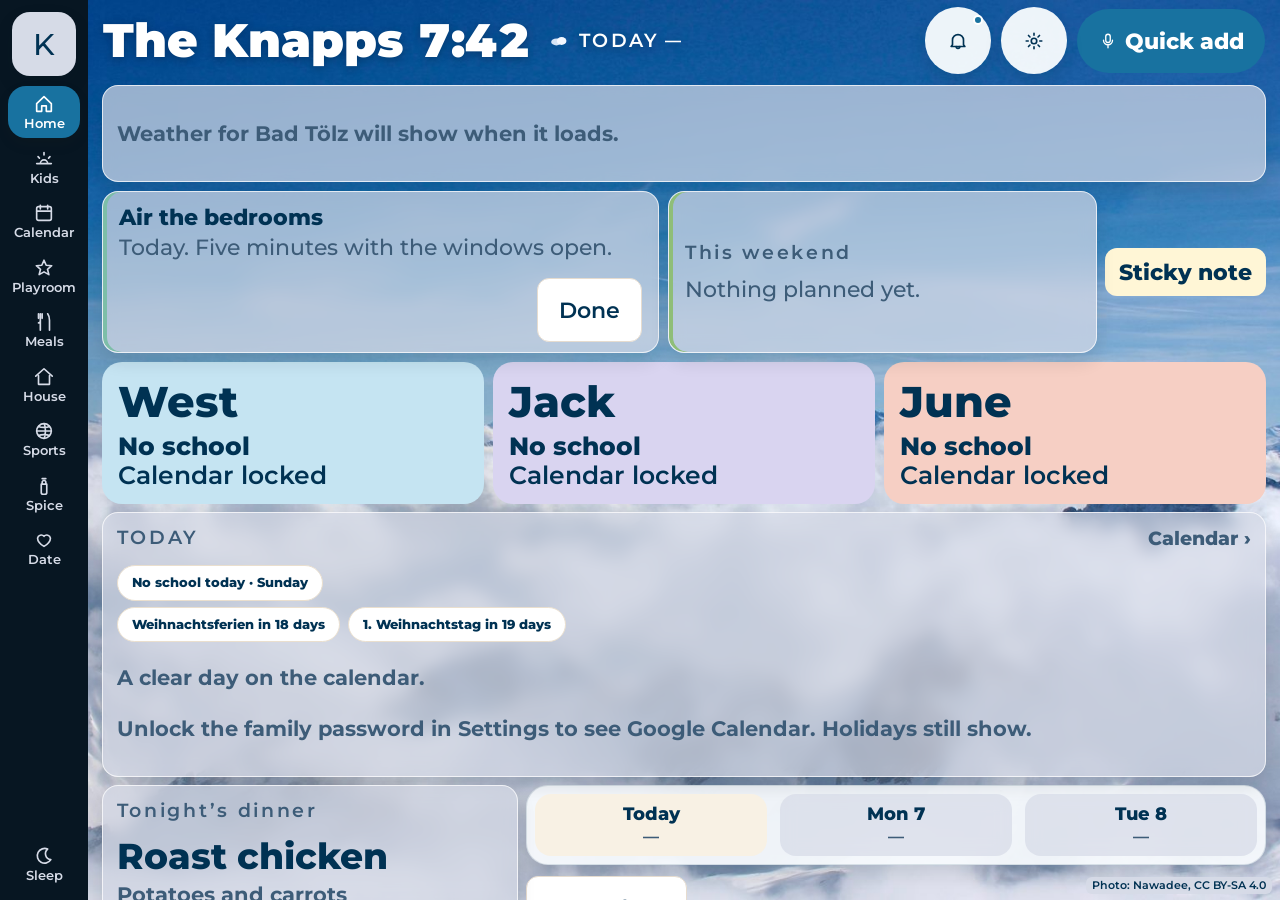
==== index.html @ 0d846a8b "Keep June in Kinderhaus on Buß- und Bettag. The school holiday still takes West and Jack off. Public" ====
<!DOCTYPE html>
<html lang="en">
<head>
<meta charset="utf-8">
<meta name="viewport" content="width=device-width, initial-scale=1, viewport-fit=cover">
<meta name="theme-color" content="#071622">
<meta name="apple-mobile-web-app-capable" content="yes">
<meta name="mobile-web-app-capable" content="yes">
<title>The Knapps</title>
<link rel="icon" href="assets/favicon.svg" type="image/svg+xml">
<link rel="preconnect" href="https://fonts.googleapis.com">
<link rel="preconnect" href="https://fonts.gstatic.com" crossorigin>
<link href="https://fonts.googleapis.com/css2?family=Montserrat:wght@500;600;800;900&display=swap" rel="stylesheet">
<link rel="stylesheet" href="css/app.css?v=15">
</head>
<body>
<div id="shell">
  <nav class="nav" id="nav" aria-label="Sections"></nav>
  <div id="main">
    <header class="topbar" id="topbar"></header>
    <div id="sample" class="sample hidden"></div>
    <div id="view"></div>
  </div>
</div>
<div id="sleep" class="hidden" data-act="wake"></div>
<div id="overlay" class="hidden"></div>
<div id="toast" role="status"></div>
<a class="photo-credit" href="https://commons.wikimedia.org/wiki/File:Sea_of_clouds_from_Zugspitze.jpg">Photo: Nawadee, CC BY-SA 4.0</a>
<noscript><p style="padding:16px">The Knapp family hub needs JavaScript for the clock, calendar, and checklists.</p></noscript>
<script src="js/app.js?v=16"></script>
</body>
</html>
---- css/app.css ----
:root {
  --bg: #d6e3ee;
  --bg-2: #f7fafc;
  --sidebar: #071622;
  --ink: #003253;
  --muted: #3d5c78;
  --line: rgba(0, 50, 83, 0.12);
  --card: rgba(247, 250, 253, 0.94);
  --shadow: 0 8px 18px rgba(7, 22, 34, 0.12);
  --coral: #1872A0;
  --serif: "Montserrat", "Segoe UI", sans-serif;
  --sans: "Montserrat", "Segoe UI", sans-serif;
  --west: #c5e4f2;
  --jack: #d9d4f0;
  --june: #f6cfc4;
  --dad: #d7e7f8;
  --mom: #f8d5e3;
  --school: #f6d3bf;
  --sport: #c5dff6;
  --community: #d5ece4;
  --holiday: #e7e2da;
  --house: #efe3d2;
  --local: #f8e7b0;
  --appt: #f6c9d8;
  --meal: #cfe3f7;
  --family: #e5efd4;
  --navw: 4.125rem;
}
* { box-sizing: border-box; }
html, body { height: 100%; margin: 0; }
body {
  background: #071622 url("../assets/alps.jpg") center center / cover no-repeat;
  color: var(--ink);
  font-family: var(--sans);
  font-size: 17px;
  font-weight: 500;
  line-height: 1.35;
  -webkit-font-smoothing: antialiased;
  -webkit-text-size-adjust: 100%;
}
button, input, select, textarea { font-family: inherit; color: inherit; }
button { touch-action: manipulation; cursor: pointer; border: 0; background: transparent; }
button:focus-visible, a:focus-visible, input:focus-visible, select:focus-visible, textarea:focus-visible {
  outline: 3px solid #1872A0;
  outline-offset: 2px;
}
img { max-width: 100%; }
.hidden { display: none !important; }
h1, h2, h3, .serif { font-family: var(--sans); font-weight: 800; letter-spacing: 0; }

#shell {
  height: 100%;
  display: grid;
  grid-template-columns: var(--navw) minmax(0, 1fr);
  min-height: 0;
}
.nav {
  background: var(--sidebar);
  display: flex;
  flex-direction: column;
  align-items: center;
  gap: 2px;
  padding: 12px 8px 10px;
  min-height: 0;
}
.logo {
  width: 58px;
  height: 58px;
  border-radius: 18px;
  background: #fff;
  box-shadow: var(--shadow);
  display: grid;
  place-items: center;
  font-family: var(--serif);
  font-size: 32px;
  margin-bottom: 8px;
}
.navbtn {
  width: 86px;
  border: 0;
  background: transparent;
  color: #6e645b;
  border-radius: 18px;
  padding: 7px 0 6px;
  display: flex;
  flex-direction: column;
  align-items: center;
  gap: 1px;
  font-size: 11px;
  font-weight: 800;
}
.navbtn svg { width: 22px; height: 22px; }
.navbtn.on { background: #fff; color: var(--ink); box-shadow: 0 6px 16px rgba(80, 50, 20, 0.06); }
.nav .grow { flex: 1; min-height: 8px; }
#main { display: flex; flex-direction: column; min-width: 0; min-height: 0; }
.topbar {
  display: flex;
  align-items: center;
  justify-content: space-between;
  gap: 16px;
  padding: 12px 22px 4px;
}
.brand { display: flex; align-items: center; gap: 14px; min-width: 0; flex-wrap: wrap; }
.brand h1 { margin: 0; font-size: 34px; color: #FFFFFF; text-shadow: 0 2px 8px rgba(0, 32, 64, .45); }
.clock { font-family: var(--serif); font-size: 32px; font-variant-numeric: tabular-nums; color: #FFFFFF; text-shadow: 0 2px 8px rgba(0, 32, 64, .45); }
.test-badge { background: #fff4d2; color: #6d5414; border-radius: 999px; padding: 4px 10px; font-size: 13px; font-weight: 800; }
.wxchip { display: inline-flex; align-items: center; gap: 6px; color: #5c534b; font-weight: 800; font-size: 15px; }
.wxchip b { font-size: 16px; }
.today-word { letter-spacing: 0.12em; font-size: 12px; color: #9a8e82; }
.top-actions { display: flex; align-items: center; gap: 10px; }
.iconbtn {
  width: 48px; height: 48px; border-radius: 50%; border: 0; background: #fff;
  box-shadow: var(--shadow); position: relative; display: grid; place-items: center;
}
.iconbtn svg { width: 22px; height: 22px; }
.dot {
  position: absolute; top: 8px; right: 8px; width: 10px; height: 10px; border-radius: 50%;
  background: var(--coral); border: 2px solid #fff;
}
.quick {
  border: 0; background: var(--coral); color: #fff; border-radius: 999px;
  padding: 12px 18px; font-size: 18px; font-weight: 800;
  display: inline-flex; align-items: center; gap: 8px;
  box-shadow: 0 8px 18px rgba(227, 107, 88, 0.28);
}
.quick svg { width: 18px; height: 18px; }
.sample {
  margin: 6px 22px 0; background: #fff4d2; color: #6d5414; border-radius: 12px;
  padding: 8px 12px; font-weight: 800; font-size: 14px;
}
#view { flex: 1; min-height: 0; overflow: auto; padding: 12px 20px 16px; }
.page { display: flex; flex-direction: column; gap: 12px; min-height: 100%; }

.card {
  background: var(--card);
  border-radius: 24px;
  box-shadow: var(--shadow);
  border: 1px solid var(--line);
  padding: 18px 20px;
  position: relative;
}
.kicker {
  font-size: 12px; letter-spacing: 0.14em; font-weight: 800; color: #9a8e82;
  display: flex; justify-content: space-between; align-items: center; margin-bottom: 8px;
}
.linkish { border: 0; background: none; color: #8d8276; font-weight: 800; font-size: 14px; padding: 0; }

.home { display: flex; flex-direction: column; gap: 12px; min-height: 100%; }
.home-top { display: grid; grid-template-columns: 1.35fr 1fr; gap: 12px; }
.home-mid { display: grid; grid-template-columns: 0.92fr 1.15fr 0.98fr; gap: 12px; flex: 1; min-height: 0; }
.banner { display: flex; align-items: center; gap: 16px; min-height: 92px; padding: 18px 22px; }
.banner.teal { box-shadow: inset 4px 0 0 #7dbea8, var(--shadow); }
.banner.green { box-shadow: inset 4px 0 0 #8fbe78, var(--shadow); }
.banner h3 { margin: 0 0 4px; font-size: 26px; }
.banner p { margin: 0; color: #6d645c; }
.banner .btn { margin-left: auto; }
.dayname { font-size: 44px; margin: 0; line-height: 1; }
.daymonth { font-size: 30px; margin: 2px 0 8px; }
.wxline { display: flex; align-items: center; gap: 8px; font-weight: 800; margin: 8px 0 2px; }
.wxline .wx-ic { width: 34px; height: 34px; margin: 0; flex: 0 0 34px; }
.holo {
  display: inline-flex; align-items: center; background: #fff; border: 1px solid #eadfce;
  border-radius: 999px; padding: 8px 14px; margin: 6px 8px 0 0; font-size: 13px; font-weight: 800;
}
.quote { margin: 14px 0 0; font-family: var(--serif); font-style: italic; font-size: 18px; color: #4e463f; line-height: 1.4; }
.sticky {
  margin-top: 16px; border: 0; background: #fff6d6; border-radius: 12px; padding: 8px 12px;
  font-weight: 800; display: inline-flex; align-items: center; gap: 6px;
}
.wxchip .wx-ic { width: 28px; height: 28px; margin: 0; }
.today-row {
  display: flex; align-items: center; gap: 14px; border-radius: 14px; padding: 12px 16px;
  margin: 8px 0; font-weight: 800; text-align: left; border: 0; width: 100%;
}
.today-row .t-time { min-width: 76px; }
.today-row.school { background: var(--school); }
.today-row.sport { background: var(--sport); }
.today-row.community { background: var(--community); }
.today-row.holiday { background: var(--holiday); }
.today-row.house { background: var(--house); }
.today-row.local { background: var(--local); }
.today-row.appt { background: var(--appt); }
.today-row.meal { background: var(--meal); }
.today-row.family { background: var(--family); }
.chips { display: flex; flex-wrap: wrap; gap: 6px; margin-top: 6px; }
.chip { background: #f3e2bc; color: #4a3b16; border-radius: 999px; padding: 8px 12px; font-size: 14px; font-weight: 800; }
.hwline { padding: 3px 0; font-weight: 700; }
.muted { color: var(--muted); font-weight: 700; }
.task-block { padding: 12px 2px; border-bottom: 1px solid var(--line); }
.task-block:last-child { border-bottom: 0; }
.task-head { display: flex; justify-content: space-between; gap: 8px; font-weight: 800; }
.task-next { color: #6d645c; font-size: 15px; margin-top: 2px; }
.dinner-card { margin-top: 14px; background: #fffaf3; border-radius: 16px; padding: 16px 18px; }
.dinner-card h3 { margin: 4px 0 0; font-size: 28px; }
.wxstrip {
  display: grid; grid-template-columns: repeat(7, 1fr); gap: 4px;
  background: var(--card); border-radius: 22px; padding: 8px; border: 1px solid var(--line); box-shadow: var(--shadow);
}
.wxday { text-align: center; border-radius: 16px; padding: 8px 4px; }
.wxday.today { background: #f8f1e4; }
.wxday .wd { font-weight: 800; font-size: 14px; }
.wxday .wt { font-weight: 800; margin-top: 2px; }
.wxday .wr { color: #8d8276; font-size: 13px; font-weight: 700; }
.wx-ic { width: 36px; height: 36px; display: block; margin: 0 auto; }

.count-card { display: flex; align-items: center; gap: 18px; padding: 18px 22px 26px; position: relative; overflow: hidden; }
.count-card .mid { flex: 1; min-width: 0; }
.count-title { font-weight: 800; font-size: 18px; }
.count-big { font-size: 72px; line-height: 0.92; font-weight: 800; font-variant-numeric: tabular-nums; letter-spacing: -1px; }
.count-sub { min-height: 22px; color: #6d645c; font-weight: 800; }
.count-card.urg-yellow { background: #fff6d4; }
.count-card.urg-orange { background: #ffe6cf; }
.count-card.urg-red { background: #ffd9d4; }
.count-card.urg-red .count-big { color: #b42318; animation: pulse 1.1s ease-in-out infinite; }
.count-card.urg-gone { background: #e7f6ec; }
.count-card.urg-off { background: #f3efe8; }
.bar { position: absolute; left: 0; right: 0; bottom: 0; height: 7px; background: rgba(0,0,0,.06); }
.bar i { display: block; height: 100%; width: 0; background: #e39b4a; }
.count-card.urg-red .bar i { background: #e15a4e; }
.count-card.urg-gone .bar i { background: #3dae6a; }
.sound {
  border: 0; background: rgba(255,255,255,.72); border-radius: 999px; padding: 10px 14px; font-weight: 800;
}
@keyframes pulse { 50% { opacity: .72; } }
.morn-kids { display: grid; grid-template-columns: repeat(3, 1fr); gap: 12px; }
.kid-card { border-top: 5px solid #9eb; }
.kid-card.west { border-top-color: #7eace4; }
.kid-card.jack { border-top-color: #7dca9a; }
.kid-card.june { border-top-color: #f0a0c4; }
.kid-head { display: flex; align-items: center; gap: 8px; }
.kid-head h3 { margin: 0; font-size: 28px; flex: 1; }
.badge { background: #f3eee6; border-radius: 999px; padding: 6px 12px; font-size: 13px; font-weight: 800; }
.badge.good { background: #d9f3e4; color: #146b3a; }
.elapsed { font-size: 40px; font-weight: 800; font-variant-numeric: tabular-nums; line-height: 1; }
.elapsed.good { color: #1c8a4c; }
.sw { display: flex; align-items: center; gap: 10px; margin: 8px 0; }
.meta { margin-left: auto; text-align: right; color: #7a7168; font-size: 13px; font-weight: 700; line-height: 1.35; }
.checkin, .btn {
  border: 0; border-radius: 12px; padding: 10px 14px; font-weight: 800; font-size: 16px;
}
.checkin, .btn.dark { background: #2c261f; color: #fff; }
.btn.light { background: #fff; border: 1px solid #e6dccf; }
.btn.coral { background: var(--coral); color: #fff; }
.btn.ghost { background: transparent; color: #7a7168; }
.btn.small { padding: 8px 14px; font-size: 14px; }
.chk {
  display: flex; align-items: center; gap: 10px; width: 100%; text-align: left;
  background: transparent; border: 0; border-radius: 12px; padding: 10px 8px; min-height: 48px; font-size: 17px; font-weight: 700;
}
.box {
  width: 28px; height: 28px; border-radius: 8px; border: 2px solid #c3b6a6; display: grid; place-items: center; flex: 0 0 auto;
}
.chk.done .box { background: #7dca9a; border-color: #7dca9a; }
.chk.done .lbl { text-decoration: line-through; color: #8d8276; }
.chk.meds .lbl { color: #9a6230; }
.chk:disabled, .checkin:disabled { opacity: 0.55; cursor: default; }
.tick { width: 7px; height: 12px; border: solid #143222; border-width: 0 3px 3px 0; transform: rotate(45deg); display: none; margin-top: -2px; }
.chk.done .tick, .chore.done .tick { display: block; }
.chore.done .box { background: #7dca9a; border-color: #7dca9a; }
.dayoff { background: #f6f1e8; border-radius: 14px; padding: 14px 16px; font-weight: 800; }

.people { display: flex; gap: 8px; flex-wrap: wrap; }
.person {
  display: flex; align-items: center; gap: 8px; border: 0; border-radius: 999px;
  padding: 8px 16px 8px 8px; text-align: left; background: #eee; }
}
.person.dad { background: var(--dad); }
.person.mom { background: var(--mom); }
.person.west { background: var(--west); }
.person.jack { background: var(--jack); }
.person.june { background: var(--june); }
.person.off { opacity: 0.45; }
.person small { display: block; font-weight: 700; color: #5c534b; font-size: 12px; }
.person b { font-size: 15px; }
.ava, .ava-lg {
  width: 36px; height: 36px; border-radius: 50%; display: grid; place-items: center;
  background: rgba(255,255,255,.75); font-weight: 800;
}
.cal-toolbar { display: flex; align-items: center; gap: 8px; flex-wrap: wrap; }
.seg { display: flex; background: #fff; border-radius: 999px; padding: 4px; box-shadow: var(--shadow); }
.seg button { border: 0; background: transparent; border-radius: 999px; padding: 8px 14px; font-weight: 800; }
.seg button.on { background: #2c261f; color: #fff; }
.navround {
  width: 40px; height: 40px; border-radius: 50%; border: 0; background: #fff; box-shadow: var(--shadow); font-size: 18px; font-weight: 800;
}
.cal-range { font-family: var(--serif); font-size: 26px; margin-left: 6px; }
.legend { margin-left: auto; display: flex; gap: 10px; flex-wrap: wrap; color: #6d645c; font-size: 13px; font-weight: 800; }
.legend i { display: inline-block; width: 10px; height: 10px; border-radius: 50%; margin-right: 4px; }
.lg-school { background: #e3a078; }
.lg-sport { background: #7eb0e0; }
.lg-community { background: #8fbfae; }
.lg-holiday { background: #b7aea4; }
.lg-house { background: #d7c3a4; }
.lg-local { background: #e2c56a; }
.cal-foot { color: #8d8276; font-size: 13px; font-weight: 700; }
.week-scroll { overflow: auto; }
.week-head, .allday-row, .week-body { display: grid; grid-template-columns: 56px repeat(7, minmax(0, 1fr)); min-width: 980px; }
.dh { text-align: center; padding: 6px 4px 8px; }
.dh-name { font-weight: 800; color: #6d645c; }
.dh-num { display: inline-grid; place-items: center; width: 36px; height: 36px; border-radius: 50%; font-weight: 800; font-size: 18px; }
.dh-num.today { background: #2c261f; color: #fff; }
.dh-wx { display: block; color: #8d8276; font-size: 13px; font-weight: 800; }
.day-col.offish { background: rgba(255,255,255,.35); }
.week-card { padding: 14px 16px 18px; overflow: hidden; }
.allday-col { min-height: 36px; padding: 4px; display: flex; flex-direction: column; gap: 4px; }
.mini {
  border: 0; border-radius: 10px; padding: 6px 10px; font-size: 13px; font-weight: 800; text-align: left;
  white-space: nowrap; overflow: hidden; text-overflow: ellipsis; line-height: 1.3;
}
.hours { position: relative; }
.hour { height: 48px; color: #b3a89c; font-size: 12px; font-weight: 800; transform: translateY(-8px); }
.day-col { position: relative; border-left: 1px solid #efe6da; }
.hline { height: 48px; border-top: 1px solid #f0e7dc; }
.ev-block {
  position: absolute; border: 0; border-radius: 10px; padding: 4px 10px; overflow: hidden;
  text-align: left; font-weight: 800; font-size: 13px; line-height: 1.2; z-index: 1;
  min-height: 38px; box-sizing: border-box;
  display: flex; flex-direction: column; justify-content: center;
}
.ev-block b, .ev-block span {
  display: block; white-space: nowrap; overflow: hidden; text-overflow: ellipsis;
}
.ev-block span { font-weight: 700; font-size: 12px; opacity: .8; margin-top: 1px; }
.ev-block.school, .mini.school, .mpill.school, .next-card.school { background: var(--school); }
.ev-block.sport, .mini.sport, .mpill.sport, .next-card.sport { background: var(--sport); }
.ev-block.community, .mini.community, .mpill.community, .next-card.community { background: var(--community); }
.ev-block.holiday, .mini.holiday, .mpill.holiday, .next-card.holiday { background: var(--holiday); }
.ev-block.house, .mini.house, .mpill.house, .next-card.house { background: var(--house); }
.ev-block.local, .mini.local, .mpill.local, .next-card.local { background: var(--local); }
.ev-block.appt, .mini.appt, .mpill.appt, .next-card.appt { background: var(--appt); }
.ev-block.meal, .mini.meal, .mpill.meal, .next-card.meal { background: var(--meal); }
.ev-block.family, .mini.family, .mpill.family, .next-card.family { background: var(--family); }
.ev-block, .mini, .mpill, .next-card { color: var(--ink); }
.day-list { display: flex; flex-direction: column; gap: 8px; }
.month-grid { display: grid; grid-template-columns: repeat(7, 1fr); gap: 6px; }
.mhead { text-align: center; font-size: 12px; font-weight: 800; color: #8d8276; letter-spacing: .08em; }
.mcell {
  min-height: 108px; background: #fff; border-radius: 14px; border: 1px solid var(--line); padding: 8px 10px;
  text-align: left;
}
.mcell.empty { background: transparent; border: 0; }
.mcell.today { box-shadow: inset 0 0 0 2px #2c261f; }
.mcell .n { font-weight: 800; }
.mpill { display: block; margin-top: 4px; border-radius: 8px; padding: 4px 8px; font-size: 12px; font-weight: 800; line-height: 1.3; white-space: nowrap; overflow: hidden; text-overflow: ellipsis; }

.play { display: grid; grid-template-columns: minmax(0, 1fr) 320px; gap: 12px; min-height: 0; flex: 1; }
.play-main { min-height: 420px; }
.play-top { display: flex; gap: 8px; flex-wrap: wrap; align-items: center; margin-bottom: 8px; }
.pills { display: flex; gap: 8px; flex-wrap: wrap; margin: 8px 0; }
.pill { border: 1px solid #eadfce; background: #fff; border-radius: 999px; padding: 9px 14px; font-weight: 800; }
.pill.on { background: #b7d7a4; border-color: #b7d7a4; }
.kid-cols { display: grid; grid-template-columns: repeat(3, 1fr); gap: 10px; }
.kid-cols.one { grid-template-columns: 1fr 1fr; }
.chore {
  display: flex; align-items: center; gap: 8px; width: 100%; text-align: left;
  border-radius: 14px; border: 1px solid #f0e4c8; background: #fffdf8; padding: 12px 16px; margin: 6px 0; font-weight: 800; min-height: 52px; }
}
.chore.done { background: #d9f0cf; border-color: #d9f0cf; }
.chore .star { color: #e2b13c; }
.plus { margin-left: auto; color: #8a7b32; font-size: 13px; white-space: nowrap; }
.side { display: flex; flex-direction: column; gap: 10px; }
.side-card { border-radius: 18px; padding: 16px 18px; }
.side-card h3 { margin: 0 0 4px; font-size: 14px; letter-spacing: .08em; font-family: var(--sans); font-weight: 800; }
.side-card.joke { background: #d9ecfb; }
.side-card.animal { background: #d9f0d4; }
.side-card.moon { background: #f8e7b8; }
.side-card.kind { background: #f8d5e6; }
.side-card.thanks { background: #ddd4f6; min-height: 150px; display: flex; flex-direction: column; }
.side-card p { margin: 4px 0; }
.joke-q { font-family: var(--serif); font-size: 20px; margin: 4px 0; }
.tap { border: 0; background: none; padding: 0; font-weight: 800; color: #3d5f86; }
.jar-row { display: flex; align-items: center; justify-content: space-between; gap: 8px; }
.note-actions { margin-top: auto; display: flex; gap: 8px; }
.note-actions .btn { flex: 1; background: #fff; }
.store-grid, .idea-grid, .recipe-list { display: grid; grid-template-columns: repeat(auto-fill, minmax(220px, 1fr)); gap: 10px; }
.reward, .idea, .recipe {
  text-align: left; border: 1px solid var(--line); background: #fff; border-radius: 18px; padding: 16px 18px;
}
.reward .emo, .idea .emo { font-size: 28px; }
.reward b, .idea b, .recipe b { display: block; font-family: var(--serif); font-size: 22px; font-weight: 560; margin: 4px 0; }
.sticker-board { min-height: 180px; background: #fffaf1; border-radius: 18px; border: 1px dashed #e4d5c0; position: relative; margin-bottom: 10px; }
.sticker {
  border: 0; background: #fff; border-radius: 14px; padding: 8px; font-size: 28px; box-shadow: var(--shadow);
}
.sticker.off { filter: grayscale(1); opacity: .45; }
.placed { position: absolute; font-size: 32px; border: 0; background: none; }
.weekstat { display: grid; grid-template-columns: repeat(3, 1fr); gap: 10px; }
.parent-box label { display: block; font-weight: 800; margin: 8px 0 4px; }
.pinpad { max-width: 360px; }
.pin-dots { font-size: 28px; letter-spacing: 8px; text-align: center; margin: 8px 0 12px; }
.pin-keys { display: grid; grid-template-columns: repeat(3, 1fr); gap: 8px; }
.pin-keys button { border: 0; background: #fff; border-radius: 14px; min-height: 56px; font-size: 22px; font-weight: 800; box-shadow: var(--shadow); }
.star-row { display: flex; align-items: center; gap: 8px; padding: 8px 0; font-weight: 800; }
.field { width: 100%; border: 1px solid #eadfce; border-radius: 12px; padding: 12px 14px; background: #fff; font-size: 16px; }
.row-actions { display: flex; gap: 8px; flex-wrap: wrap; align-items: center; }
.house-card .row-actions > div:first-child,
.sport-card .row-actions > div:first-child { flex: 1; min-width: 180px; }

.meals-head, .page-head { display: flex; align-items: center; gap: 12px; flex-wrap: wrap; }
.page-head h2 { margin: 0; font-size: 36px; flex: 1; }
.recent { display: flex; gap: 8px; flex-wrap: wrap; align-items: center; }
.recent button { border: 1px solid #eadfce; background: #fff; border-radius: 999px; padding: 8px 14px; font-weight: 800; }
.meal-grid { display: grid; grid-template-columns: repeat(4, 1fr); gap: 10px; }
.meal { min-height: 210px; display: flex; flex-direction: column; }
.meal.tonight { box-shadow: 0 0 0 2px #e2b13c, var(--shadow); background: #fff9ea; }
.meal h3 { margin: 0; font-size: 16px; font-family: var(--sans); letter-spacing: .04em; color: #8d8276; }
.meal .title { font-family: var(--serif); font-size: 26px; margin: 4px 0; display: block; text-align: left; padding: 0; }
.meal-pic { display: block; width: 100%; border: 0; background: none; padding: 0; margin: 0 0 8px; }
.meal-thumb { width: 100%; height: 140px; object-fit: cover; border-radius: 14px; display: block; }
.recipe-grid { display: grid; grid-template-columns: repeat(4, minmax(0, 1fr)); gap: 14px; }
.recipe-card { display: flex; flex-direction: column; padding: 0; overflow: hidden; text-align: left; width: 100%; }
.recipe-card img { width: 100%; height: 190px; object-fit: cover; display: block; }
.recipe-body { display: flex; flex-direction: column; gap: 4px; padding: 14px 16px 16px; }
.recipe-body b { font-family: var(--serif); font-size: 22px; font-weight: 560; }
.recipe-detail { display: grid; grid-template-columns: 0.9fr 1.1fr; gap: 14px; }
.recipe-hero img { width: 100%; max-height: 380px; object-fit: cover; border-radius: 16px; display: block; }
.recipe-title { font-family: var(--serif); font-size: 32px; margin: 12px 0 4px; }
.ing-line { padding: 7px 0; font-weight: 700; border-bottom: 1px solid var(--line); }
.variation-head { margin: 18px 0 4px; font-size: 13px; letter-spacing: .14em; color: #9a8e82; font-family: var(--sans); font-weight: 800; }
.variation h3 { margin: 10px 0 4px; font-size: 22px; }
.variation ul { margin: 4px 0 8px; padding-left: 18px; }
.variation li { margin: 4px 0; font-weight: 700; }
.serve-with { margin: 4px 0 0; }
.steps { margin: 0; padding-left: 22px; }
.steps li { margin: 10px 0; padding-right: 8px; }
.cook-card { padding: 28px 32px; }
.cook-step { font-family: var(--serif); font-size: clamp(32px, 4.2vw, 54px); line-height: 1.3; margin: 0 0 18px; }
.timer-mini { margin-top: 18px; }
.meal .side, .meal .ings { color: #6d645c; font-weight: 700; }
.meal .ings { font-size: 14px; flex: 1; }
.meal .row-actions { margin-top: 8px; }
.timer-card { display: flex; flex-direction: column; align-items: center; justify-content: center; }
.kitchen { font-size: 64px; font-weight: 800; font-variant-numeric: tabular-nums; line-height: 1; }
.k-keys { display: flex; flex-wrap: wrap; gap: 8px; justify-content: center; }
.k-keys button { width: 54px; height: 54px; border-radius: 50%; border: 1px solid #eadfce; background: #fff; font-weight: 800; }
.lists { display: grid; grid-template-columns: 1.2fr .8fr; gap: 12px; }
.aldi-item, .list-item { display: flex; align-items: center; gap: 10px; padding: 10px 4px; font-weight: 700; }
.section-label { margin: 10px 0 2px; font-size: 12px; letter-spacing: .12em; color: #9a8e82; font-weight: 800; }
.add-row { display: flex; gap: 8px; margin-top: 8px; }
.add-row .field { flex: 1; }
.sport-col h3 { margin-top: 0; }
.sport-card,
.spice-item { padding: 14px 4px; border-bottom: 1px solid var(--line); }
.sport-card:last-child { border-bottom: 0; }
.card.house-card { padding: 18px 20px; }
.columns-3 { display: grid; grid-template-columns: repeat(3, 1fr); gap: 12px; }
.columns-2 { display: grid; grid-template-columns: 1fr 1fr; gap: 12px; }
.tag { display: inline-block; background: #f6f1e8; border-radius: 999px; padding: 5px 10px; font-size: 12px; font-weight: 800; color: #6d645c; }

#sleep {
  position: fixed; inset: 0; z-index: 20; display: grid; grid-template-columns: 1fr;
  background-color: #f4efe6;
  background-image: repeating-linear-gradient(to bottom, rgba(255,255,255,.45) 0 1px, transparent 1px 52px);
}
.sleep-copy { padding: 8vh 6vw; align-self: center; }
.sleep-time { font-family: var(--serif); font-size: clamp(96px, 12vw, 168px); line-height: .9; font-variant-numeric: tabular-nums; }
.sleep-date { font-family: var(--serif); font-size: clamp(28px, 3vw, 40px); margin-top: 8px; }
.sleep-wx { margin: 10px 0 18px; font-weight: 800; font-size: 20px; }
.next-card { display: inline-block; border-radius: 18px; padding: 14px 18px; font-weight: 800; max-width: 640px; }
.next-card .k { font-size: 12px; letter-spacing: .12em; }
.next-card .t { font-family: var(--serif); font-size: 28px; font-weight: 560; }
.sleep-quote { font-family: var(--serif); font-style: italic; font-size: 20px; max-width: 520px; color: #4e463f; }
.wake-hint { margin-top: 18px; color: #8d8276; font-weight: 800; }

#overlay { position: fixed; inset: 0; z-index: 30; background: rgba(60, 44, 28, .28); display: grid; place-items: center; padding: 24px; }
.sheet {
  position: relative;
  width: min(640px, 100%); max-height: min(86vh, 860px); overflow: auto;
  background: #fffdfb; border-radius: 24px; padding: 24px 26px 22px; box-shadow: 0 24px 60px rgba(60,40,20,.2);
}
.sheet h2 { margin: 0 88px 12px 0; font-size: 32px; }
.sheet .close { position: absolute; top: 18px; right: 18px; }
.sheet label { display: block; font-weight: 800; margin: 12px 0 6px; }
.notice { padding: 12px 2px; border-bottom: 1px solid var(--line); }
.notice b { display: block; }
#toast {
  position: fixed; left: 50%; bottom: 24px; transform: translateX(-50%) translateY(20px);
  background: #2c261f; color: #fff; border-radius: 999px; padding: 10px 16px; font-weight: 800;
  opacity: 0; pointer-events: none; transition: .2s ease; z-index: 40;
}
#toast.on { opacity: 1; transform: translateX(-50%) translateY(0); }
.form-grid { display: grid; gap: 8px; }
.checks { display: flex; gap: 8px; flex-wrap: wrap; }
.checks label { display: flex; align-items: center; gap: 8px; font-weight: 800; background: #f6f1e8; border-radius: 999px; padding: 8px 14px; margin: 0; }

@media (max-width: 900px) {
  #shell { grid-template-columns: 1fr; grid-template-rows: auto 1fr; }
  .nav { flex-direction: row; overflow: auto; width: 100%; padding: 0.35rem; gap: 0.2rem; }
  .navbtn { width: auto; min-width: 4.2rem; padding: 0.35rem 0.5rem; flex-direction: row; gap: 0.25rem; }
  .nav .grow { display: none; }
  .logo { margin: 0 0.25rem 0 0; }
  .home-top, .home-mid, .home-banners, .kid-strip, .home-late, .lists, .columns-2, .columns-3,
  .meal-grid, .recipe-grid, .kid-cols, .morn-kids, .weekstat, .side, .three-days, .wxstrip, .play {
    grid-template-columns: 1fr;
  }
  .pills { grid-template-columns: 1fr 1fr; }
  .month-grid { grid-template-columns: repeat(2, minmax(0, 1fr)); }
  .wx-hero, .m-top { flex-wrap: wrap; }
  .wx-hero-side, .wx-windows, .m-wx { text-align: left; justify-content: flex-start; }
  .m-clock, .m-wx { width: auto; max-width: 100%; }
  .m-cols { flex-direction: column; }
  .tasks-col { grid-column: auto; }
  #sleep { grid-template-columns: 1fr; }
}
@media (prefers-reduced-motion: reduce) {
  .count-card.urg-red .count-big { animation: none; }
  .m-top.urg-red .count-big { animation: none; }
  #toast { transition: none; }
}

.morning-wall { min-height: 100%; display: flex; flex-direction: column; gap: 12px; }
.m-top {
  position: relative; display: flex; align-items: center; gap: 18px;
  padding: 16px 22px 22px; border-radius: 22px; color: #fff; overflow: hidden;
  background: linear-gradient(90deg, #6a4a32 0%, #c46a45 55%, #e7a15a 100%);
}
.m-top.urg-yellow { background: linear-gradient(90deg, #6a5420 0%, #c49a2a 62%, #e2b13c 100%); }
.m-top.urg-orange { background: linear-gradient(90deg, #7a3e28 0%, #c46a45 60%, #e36b58 100%); }
.m-top.urg-red { background: linear-gradient(90deg, #6d2430 0%, #c44a4a 58%, #e15a4e 100%); }
.m-top.urg-gone { background: linear-gradient(90deg, #24543a 0%, #3d8f62 100%); }
.m-top.urg-off { background: linear-gradient(90deg, #5c534b 0%, #8d8276 100%); }
.m-clock { width: 220px; flex: 0 0 auto; }
.m-clock-time { font-family: var(--serif); font-size: 58px; font-weight: 560; line-height: .9; font-variant-numeric: tabular-nums; }
.m-clock-date { margin-top: 6px; font-weight: 800; color: #fff4e4; }
.m-mid { flex: 1; text-align: center; min-width: 0; }
.m-top .count-title { font-size: 22px; font-weight: 800; }
.m-top .count-big { font-family: var(--serif); font-size: 76px; font-weight: 560; line-height: .9; color: #fff; letter-spacing: 0; }
.m-top .count-big.small { font-size: 48px; }
.m-top .count-sub { min-height: 24px; margin-top: 4px; font-size: 18px; font-weight: 800; color: #fff4e4; }
.m-top.urg-red .count-big { animation: pulse 1.1s ease-in-out infinite; }
.m-wx { width: 280px; flex: 0 0 auto; text-align: right; }
.m-wx-main { display: flex; align-items: center; justify-content: flex-end; gap: 8px; }
.m-temp { font-family: var(--serif); font-size: 42px; line-height: 1; }
.m-wx .wx-ic { width: 48px; height: 48px; }
.m-wx-sub { margin-top: 2px; font-weight: 800; color: #fff4e4; }
.m-top .sound { margin-top: 8px; background: rgba(255,255,255,.2); color: #fff; }
.m-top .bar { position: absolute; left: 0; right: 0; bottom: 0; height: 8px; background: rgba(0,0,0,.22); border-radius: 0; }
.m-top .bar i { display: block; height: 100%; background: #ffe7c4; }
.m-top.urg-off .bar { display: none; }
.m-cols { display: flex; gap: 12px; flex: 1; min-height: 420px; }
.m-col { flex: 1; min-width: 0; background: var(--card); border-radius: 18px; border-top: 5px solid #9eb; box-shadow: var(--shadow); padding: 14px 16px 16px; overflow: auto; }
.m-col.west { border-top-color: #7eace4; }
.m-col.jack { border-top-color: #7dca9a; }
.m-col.june { border-top-color: #f0a0c4; }
.m-head { display: flex; align-items: center; gap: 8px; }
.m-head h2 { margin: 0; font-family: var(--serif); font-size: 32px; font-weight: 560; }
.m-head .badge { margin-left: auto; }
.m-sw { display: flex; align-items: center; gap: 10px; background: #f6f1e8; border-radius: 14px; padding: 12px 14px; margin-top: 12px; }
.m-time { font-family: var(--serif); font-size: 42px; font-weight: 560; line-height: 1; font-variant-numeric: tabular-nums; }
.m-star { color: #e2b13c; }
.m-sw.good .m-time, .m-sw.good .m-star { color: #1f8a4c; }
.m-meta { margin-left: auto; text-align: right; color: #6d645c; font-size: 14px; font-weight: 800; line-height: 1.35; }
.m-dayoff { background: #f6f1e8; border-radius: 14px; padding: 16px; margin-top: 12px; font-weight: 800; font-size: 22px; }
.morning-wall .checkin { display: block; width: 100%; margin-top: 8px; border: 0; border-radius: 12px; padding: 12px; font-size: 18px; font-weight: 800; color: #fff; }
.morning-wall .checkin.west { background: #3d7ec4; }
.morning-wall .checkin.jack { background: #2f9a62; }
.morning-wall .checkin.june { background: #d45a8e; }
.m-lbl { margin: 14px 0 6px; font-size: 12px; font-weight: 800; letter-spacing: .14em; text-transform: uppercase; color: #9a6b32; }
.m-ev, .m-hw { padding: 3px 0; font-weight: 700; }
.m-at { color: #6d645c; }
.m-muted { color: #8d8276; font-weight: 700; }
.m-chip { display: inline-block; background: #f6e7c1; color: #5c4632; font-weight: 800; border-radius: 999px; padding: 6px 12px; margin: 0 8px 8px 0; }
.m-reset { margin-top: 6px; background: none; border: 0; color: #8d8276; font-weight: 800; text-decoration: underline; padding: 4px 0; cursor: pointer; }
.aft-card { background: #f6f1e8; border-radius: 14px; padding: 12px 14px; margin-top: 12px; }
.aft-kicker { font-size: 12px; font-weight: 800; letter-spacing: .12em; text-transform: uppercase; color: #9a6b32; }
.aft-huge { font-family: var(--serif); font-size: 52px; line-height: .95; font-variant-numeric: tabular-nums; }
.aft-line { font-weight: 800; color: #6d645c; margin-top: 2px; }
.aft-unlock { background: #e4f6ea; color: #1b6b3a; font-weight: 800; border-radius: 12px; padding: 10px 12px; margin: 6px 0; }
.aft-parent { display: flex; gap: 8px; align-items: center; flex-wrap: wrap; margin-top: 14px; padding-top: 10px; border-top: 1px dashed #e6dccf; color: #8d8276; font-size: 13px; font-weight: 800; }
.aft-parent button { border: 1px solid #e6dccf; background: #fff; border-radius: 999px; padding: 6px 10px; font-weight: 800; cursor: pointer; }
.aft-parent button.on { background: #ffe9a8; border-color: #e2b13c; }
.kid-name { display: block; width: 100%; border: 0; border-radius: 16px; padding: 18px 12px; font-family: var(--serif); font-size: 36px; color: #fff; cursor: pointer; }
.kid-name.west { background: #3d7ec4; }
.kid-name.jack { background: #2f9a62; }
.kid-name.june { background: #d45a8e; }
.q-pills { display: flex; flex-wrap: wrap; gap: 6px; margin: 4px 0 8px; }
.q-pill { border: 1px solid #e6dccf; background: #fff; border-radius: 999px; padding: 8px 12px; font-weight: 800; cursor: pointer; }
.q-pill.on { background: #2c261f; color: #fff; border-color: #2c261f; }
.aft-field { width: 100%; margin: 4px 0 8px; }
.aft-summary { margin-bottom: 0; }
.aft-sum { display: flex; justify-content: space-between; gap: 12px; align-items: center; padding: 8px 0; border-top: 1px solid var(--line); font-weight: 700; }
.aft-sum:first-of-type { border-top: 0; }
.aft-sum.seen { opacity: 0.55; }
.chk.fri .lbl { background: #ffe08a; border-radius: 8px; padding: 1px 6px; }

a { color: #1872A0; }
.kicker, .today-word, .m-lbl, .aft-kicker, .variation-head, .side-card h3 {
  color: #3d5c78;
  font-weight: 600;
}
.banner p, .task-next, .quote, .sleep-quote, .wxday .wr, .meta, .m-meta, .m-muted, .m-at,
.aft-line, .legend, .linkish, .meal h3, .person small, .wxchip, .count-sub, .daymonth {
  color: #3d5c78;
}
.nav { background: #071622; }
.navbtn { color: #D6DBE7; font-weight: 600; }
.navbtn.on { background: #1872A0; color: #fff; }
.logo { background: #D6DBE7; color: #003253; }
.brand h1, .clock, .dayname, .count-big, .m-clock-time, .m-top .count-big, .aft-huge, .m-time {
  font-weight: 900;
}
h2, h3, .m-head h2, .side-card h3 { font-weight: 800; }
button, .btn, .pill, .q-pill, .badge, .checkin { font-weight: 600; }
.quick, .btn.dark, .btn.coral, .seg button.on, .dh-num.today, .q-pill.on, .pill.on {
  background: #1872A0;
  color: #fff;
  border-color: #1872A0;
}
.quick { box-shadow: none; }
.iconbtn { background: rgba(251, 254, 255, 0.94); color: #003253; }
.card, .m-col, .banner, .side-card, .sheet, .meal, .wxday, .m-sw, .aft-card, .count-card {
  background: rgba(247, 250, 253, 0.94);
  color: #003253;
  border-color: rgba(255, 255, 255, 0.72);
}
.m-top, .m-top.urg-ok, .m-top.urg-yellow, .m-top.urg-orange, .m-top.urg-red, .m-top.urg-gone, .m-top.urg-off {
  background: rgba(247, 250, 253, 0.94);
  color: #003253;
}
.m-top.urg-red .count-big { animation: none; color: #003253; }
.m-top .count-title, .m-top .count-big, .m-top .count-sub, .m-clock-time, .m-clock-date, .m-temp, .m-wx-sub { color: #003253; }
.m-top .sound { background: #1872A0; color: #fff; }
.m-top .bar i { background: #1872A0; }
.kid-name.west, .morning-wall .checkin.west { background: #1872A0; color: #fff; }
.kid-name.jack, .morning-wall .checkin.jack { background: #1f7a62; color: #fff; }
.kid-name.june, .morning-wall .checkin.june { background: #b85c74; color: #fff; }
#sleep {
  background: #071622 url("../assets/alps.jpg") center center / cover no-repeat;
  color: #003253;
}
.sleep-copy, .sleep-time, .sleep-date { color: #003253; text-shadow: 0 1px 0 rgba(255,255,255,.65); }
.sleep-time, .next-card .t { font-weight: 900; }
.photo-credit {
  position: fixed;
  right: 8px;
  bottom: 6px;
  z-index: 6;
  font-size: 11px;
  font-weight: 600;
  line-height: 1.2;
  color: #003253;
  background: rgba(214, 219, 231, 0.9);
  padding: 2px 6px;
  border-radius: 6px;
  text-decoration: none;
}
.morning-wall .m-col { display: flex; flex-direction: column; }
.morning-wall .m-foot { margin-top: auto; padding-top: 12px; }
.morning-wall .m-top .count-big { font-size: 96px; }
.morning-wall .m-top .count-title { font-size: 28px; }
.morning-wall .m-top .count-sub { font-size: 22px; }
.morning-wall .m-clock-time { font-size: 72px; }
.morning-wall .m-clock-date { font-size: 20px; }
.morning-wall .m-head h2 { font-size: 42px; }
.morning-wall .m-temp { font-size: 48px; }
.morning-wall .chk { font-size: 24px; min-height: 58px; padding: 12px 8px; }
.morning-wall .box { width: 34px; height: 34px; }
.morning-wall .checkin { font-size: 28px; padding: 16px 14px; border-radius: 16px; margin-bottom: 10px; }
.morning-wall .checkout {
  display: block; width: 100%; border: 0; border-radius: 16px; padding: 16px 14px;
  font-size: 28px; font-weight: 800; background: #003253; color: #fff; cursor: pointer;
}
.morning-wall .m-lbl { font-size: 16px; }
.morning-wall .m-meta, .morning-wall .m-muted, .morning-wall .m-ev, .morning-wall .m-hw { font-size: 20px; }
.morning-wall .m-status { font-size: 32px; font-weight: 800; line-height: 1.15; margin-bottom: 8px; color: #003253; }
.morning-wall .m-status .sub { display: block; margin-top: 4px; font-size: 24px; font-weight: 600; color: #3d5c78; }
.morning-wall .chk:disabled, .morning-wall .chk.locked { opacity: 0.4; }
.morning-wall .kid-name { font-size: 44px; padding: 20px 14px; }
.morning-wall .q-pill { font-size: 20px; padding: 12px 16px; }
.morning-wall .aft-huge { font-size: 68px; }
.morning-wall .aft-line, .morning-wall .morn-stamp { font-size: 22px; }
.morning-wall .badge { font-size: 16px; }
.morning-wall .m-dayoff { font-size: 26px; }
.wx-hero { display: flex; align-items: center; justify-content: space-between; gap: 24px; padding: 16px 28px; }
.wx-hero-main { display: flex; align-items: center; gap: 18px; min-width: 0; }
.wx-hero .wx-ic { width: 92px; height: 92px; margin: 0; }
.wx-temp { font-size: 92px; font-weight: 900; line-height: .9; font-variant-numeric: tabular-nums; }
.wx-range { font-size: 26px; font-weight: 700; margin-top: 4px; }
.wx-hero-side { text-align: right; }
.wx-cond { font-size: 32px; font-weight: 800; }
.wx-rain { font-size: 24px; font-weight: 700; }
.wx-clothes { font-size: 32px; font-weight: 800; margin-top: 4px; }
.wx-windows { display: flex; gap: 16px; justify-content: flex-end; margin-top: 8px; font-size: 22px; font-weight: 600; }
.wx-windows b { font-weight: 800; }
.home-banners { display: grid; grid-template-columns: 1.3fr 1fr auto; gap: 10px; align-items: stretch; }
.home-banners .banner { min-height: 0; padding: 10px 16px; }
.home-banners .banner h3 { font-size: 22px; margin: 0; }
.home-banners .banner p { font-size: 18px; }
.home-banners .sticky { margin: 0; align-self: center; font-size: 18px; padding: 10px 14px; }
.kid-strip { display: grid; grid-template-columns: repeat(3, 1fr); gap: 12px; }
.kid-tile { border-radius: 20px; padding: 14px 16px 12px; color: #003253; display: flex; flex-direction: column; gap: 6px; }
.kid-tile.west { background: #c5e4f2; }
.kid-tile.jack { background: #d9d4f0; }
.kid-tile.june { background: #f6cfc4; }
.kid-tile-main { display: block; width: 100%; text-align: left; background: transparent; color: inherit; padding: 0; border-radius: 12px; }
.kid-tile h2 { margin: 0; font-size: 36px; font-weight: 800; }
.kid-status { font-size: 26px; font-weight: 800; line-height: 1.15; margin-top: 4px; }
.kid-detail { font-size: 20px; font-weight: 600; line-height: 1.3; }
.kid-msg { display: -webkit-box; -webkit-line-clamp: 2; -webkit-box-orient: vertical; overflow: hidden; }
.home-cal .today-row { font-size: 22px; padding: 12px 16px; }
.home-cal .t-who { margin-left: auto; font-weight: 700; }
.home-late { display: grid; grid-template-columns: 0.72fr 1.28fr; gap: 12px; align-items: stretch; }
.home-late .dinner-card { margin: 0; }
.home-late .dinner-card h3 { font-size: 36px; }
.home-late .wxstrip { margin: 0; }
.home-late .wxday .wd { font-size: 18px; }
.home-late .wxday .wt { font-size: 22px; }
.home-late .wxday .wr { font-size: 16px; }
.needs-card .kicker { font-size: 16px; }
.needs-row { display: flex; gap: 14px; align-items: baseline; padding: 6px 0; font-size: 22px; font-weight: 600; }
.needs-when { flex: 0 0 92px; font-weight: 800; }
.list-edit-bar { display: flex; justify-content: flex-end; }
.list-edit-bar .btn { font-size: 22px; padding: 14px 20px; min-height: 56px; }
.sheet.wide { width: min(1280px, 96vw); }
.kid-picks { display: flex; gap: 8px; margin: 8px 0 4px; }
.kid-picks button { border: 0; border-radius: 999px; padding: 12px 20px; font-size: 22px; font-weight: 800; background: rgba(255,255,255,.9); color: #003253; }
.kid-picks button.on { background: #1872A0; color: #fff; }
.list-section { margin: 18px 0; }
.list-section h3 { margin: 0 0 8px; font-size: 26px; }
.list-row { display: flex; gap: 8px; align-items: center; margin: 8px 0; }
.list-row .emoji { width: 88px; flex: 0 0 88px; font-size: 28px; text-align: center; min-height: 60px; }
.list-row .list-label, .list-code { font-size: 22px; min-height: 60px; }
.list-row .btn { min-height: 60px; font-size: 18px; padding: 10px 14px; }
.star-step { display: flex; align-items: center; gap: 6px; font-size: 20px; font-weight: 800; white-space: nowrap; }
.star-step button { min-width: 48px; min-height: 60px; border-radius: 12px; background: #fff; font-size: 28px; font-weight: 800; color: #003253; }
.list-code { width: 100%; margin-top: 8px; font-family: inherit; }
html { --type: 1; font-size: 32px; font-size: calc(clamp(18px, min(1.667vw, 2.963vh), 80px) * var(--type)); }
body, button, input, select, textarea { font-size: 1rem; }
.brand h1, .clock { font-size: 2.2rem; }
.navbtn { width: 100%; font-size: 0.62rem; line-height: 1.1; padding: 0.35rem 0.2rem; white-space: normal; text-align: center; }
.navbtn span { display: block; max-width: 100%; }
.logo { width: 3rem; height: 3rem; font-size: 1.4rem; }
.iconbtn { width: 3.1rem; height: 3.1rem; }
.quick, .btn, .pill, .q-pill, .seg button, .checkin, .checkout, .kid-name { font-size: 1.05rem; min-height: 3rem; padding: 0.7rem 1rem; }
.kicker, .m-lbl, .aft-kicker, .today-word, .section-label, .variation-head, .linkish, .legend, .cal-foot, .badge, .test-badge, .sample { font-size: 0.9rem; }
h2, .page-head h2, .m-head h2, .kid-tile h2, .dayname, .sheet h2, .list-section h3 { font-size: 1.8rem; }
h3, .banner h3, .side-card h3, .meal h3, .kid-head h3 { font-size: 1.45rem; }
.wx-temp { font-size: 4rem; }
.wx-range, .wx-cond, .wx-clothes { font-size: 1.35rem; }
.wx-rain, .wx-windows, .kid-detail, .kid-status { font-size: 1.15rem; }
.kid-tile h2 { font-size: 2rem; }
.morning-wall .m-top .count-big, .count-big { font-size: 4.2rem; }
.morning-wall .m-clock-time { font-size: 3rem; }
.morning-wall .m-temp, .m-time, .aft-huge, .kitchen { font-size: 2.4rem; }
.morning-wall .chk, .chk, .chore, .today-row, .home-cal .today-row { font-size: 1.1rem; min-height: 3.2rem; white-space: normal; }
.field, .list-row .list-label, .list-code, .list-row .emoji { font-size: 1.15rem; min-height: 3.1rem; }
.wxstrip { grid-template-columns: repeat(3, minmax(0, 1fr)); gap: 0.6rem; }
.wxday .wd, .wxday .wt, .wxday .wr { font-size: 1.05rem; }
.wx-ic { width: 2.6rem; height: 2.6rem; }
.wx-block { display: flex; flex-direction: column; gap: 0.5rem; min-width: 0; }
.wx-more { align-self: flex-start; }
.three-days { display: grid; grid-template-columns: repeat(3, minmax(0, 1fr)); gap: 0.4rem; align-items: start; }
#view { padding: 0.4rem 0.65rem 0.5rem; }
.page, .home, .morning-wall { gap: 0.4rem; }
.topbar { padding: 0.35rem 0.7rem 0.15rem; gap: 0.5rem; }
.card { padding: 0.55rem 0.65rem; border-radius: 0.75rem; }
.m-clock { width: 6.875rem; }
.m-wx { width: 8.75rem; max-width: 100%; }
.m-cols, .kid-strip, .home-banners, .home-late { gap: 0.4rem; }
.sheet.wide { width: min(96vw, 50rem); }
.play { grid-template-columns: minmax(0, 1fr) minmax(0, 13.125rem); }
.day-col-list { min-width: 0; }
.day-col-list h2 { margin: 0 0 0.4rem; font-size: 1.6rem; }
.pills, .meal-grid, .recipe-grid { display: grid; grid-template-columns: repeat(3, minmax(0, 1fr)); }
.mini, .mpill, .ev-block, .ev-block span { font-size: 1rem; white-space: normal; overflow: visible; text-overflow: clip; }
.mhead, .hour, .dh-wx, .person small, .person b, .plus, .tag, .cal-range { font-size: 1rem; }
.month-grid { gap: 0.4rem; }
.mcell { min-height: 0; }
.week-head, .allday-row, .week-body { min-width: 0; }
.sheet.wide { width: min(96vw, 50rem); }
.list-edit-bar .btn, .star-step, .star-step button, .kid-picks button { font-size: 1.05rem; }
.card, .m-col, .sheet, .banner, .kid-tile, .today-row span, .chk .lbl { overflow-wrap: anywhere; }
.m-top, .wx-hero { overflow: visible; }
.home-banners .banner h3, .home-banners .banner p, .home-banners .sticky { font-size: 1.05rem; }
.banner { flex-wrap: wrap; }
.banner .btn, .quick, .wx-more { white-space: nowrap; flex: 0 0 auto; }
.wxchip, .wxchip b, .today-word { color: #fff; text-shadow: 0 2px 8px rgba(0, 32, 64, .45); }
.page > .muted, .cal-foot, .legend {
  background: rgba(247, 250, 253, 0.94);
  color: #003253;
  border-radius: 16px;
  padding: 0.55rem 0.9rem;
}
.m-col { overflow: visible; }
.m-cols { min-height: 0; }
.play { grid-template-columns: minmax(0, 1fr) minmax(0, 13.125rem); }
.side, .side-card, .jar-row { min-width: 0; max-width: 100%; }
.note-actions { flex-wrap: wrap; }
.note-actions .btn, .jar-row .btn { max-width: 100%; }
.pin-keys button { font-size: 1.4rem; min-height: 3.4rem; }
.photo-credit { font-size: 11px; right: 8px; bottom: 6px; padding: 2px 6px; }
@supports ((backdrop-filter: blur(8px)) or (-webkit-backdrop-filter: blur(8px))) {
  .card, .m-col, .banner, .side-card, .sheet, .meal, .wxday, .m-sw, .aft-card, .count-card,
  .m-top, .m-top.urg-ok, .m-top.urg-yellow, .m-top.urg-orange, .m-top.urg-red, .m-top.urg-gone, .m-top.urg-off {
    background: rgba(214, 219, 231, 0.7);
    -webkit-backdrop-filter: blur(8px);
    backdrop-filter: blur(8px);
  }
}
@media (max-width: 900px) {
  #shell { grid-template-columns: 1fr; grid-template-rows: auto 1fr; }
  .nav { flex-direction: row; flex-wrap: wrap; overflow: visible; width: 100%; padding: 0.35rem; gap: 0.2rem; }
  .navbtn { width: auto; min-width: 0; padding: 0.35rem 0.5rem; flex-direction: row; }
  .nav .grow { display: none; }
  .logo { margin: 0 0.25rem 0 0; }
  .home-top, .home-mid, .home-banners, .kid-strip, .home-late, .lists, .columns-2, .columns-3,
  .meal-grid, .recipe-grid, .kid-cols, .morn-kids, .weekstat, .side, .three-days, .wxstrip, .play, .pills {
    grid-template-columns: 1fr;
  }
  .pills { grid-template-columns: 1fr 1fr; }
  .month-grid { grid-template-columns: repeat(2, minmax(0, 1fr)); }
  .wx-hero, .m-top { flex-wrap: wrap; }
  .wx-hero-side, .wx-windows, .m-wx { text-align: left; justify-content: flex-start; }
  .m-clock, .m-wx { width: auto; max-width: 100%; }
  .m-cols { flex-direction: column; }
  .topbar { flex-direction: column; align-items: stretch; }
  .top-actions { justify-content: flex-end; }
  .wx-windows { flex-wrap: wrap; }
  .wx-windows span { white-space: nowrap; }
  .photo-credit { position: static; display: inline-block; margin: 0.4rem 0.6rem 0.6rem auto; }
}
.type-picks { display: grid; grid-template-columns: 1fr 1fr; gap: 0.5rem; }
.type-picks button { min-height: 3.4rem; font-size: 1.2rem; background: #fff; color: #003253; border-radius: 16px; }
.type-picks button.on { background: #1872A0; color: #fff; }
html[data-size="xl"] .kid-strip,
html[data-size="xl"] .three-days,
html[data-size="xl"] .wxstrip,
html[data-size="xl"] .meal-grid,
html[data-size="xl"] .recipe-grid,
html[data-size="xl"] .pills,
html[data-size="xl"] .home-banners {
  grid-template-columns: repeat(2, minmax(0, 1fr));
}
html[data-size="xl"] .home-late,
html[data-size="xl"] .play { grid-template-columns: 1fr; }
html[data-size="xl"] .m-cols { flex-wrap: wrap; }
html[data-size="xl"] .m-col { flex: 1 1 46%; }
html[data-size="xl"] .topbar { flex-wrap: wrap; }
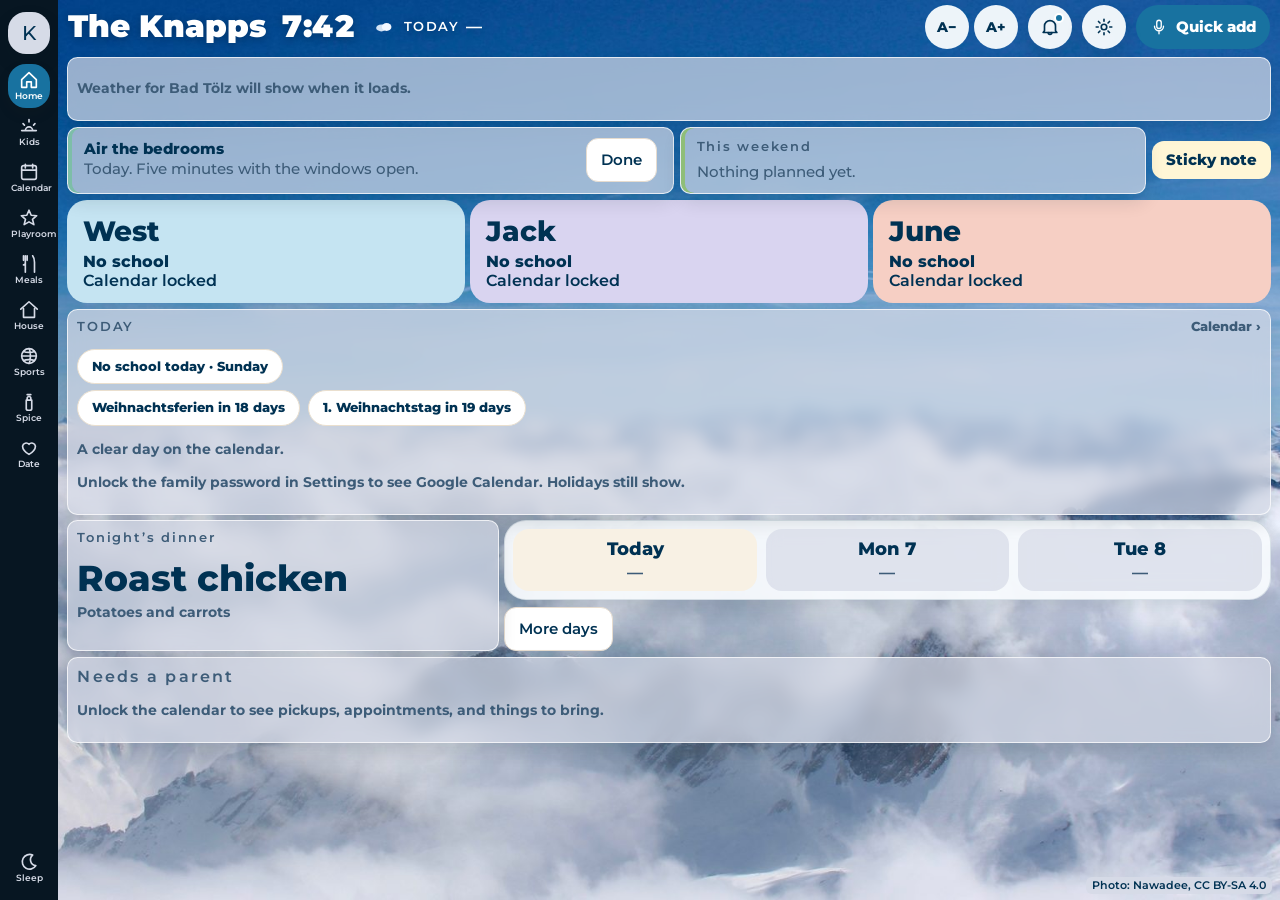
==== commit 449de875: "Use one type scale on every dashboard page. Laptops stay at a normal reading size. A TV browser or ?" ====
--- a/index.html
+++ b/index.html
@@ -11,7 +11,7 @@
 <link rel="preconnect" href="https://fonts.googleapis.com">
 <link rel="preconnect" href="https://fonts.gstatic.com" crossorigin>
 <link href="https://fonts.googleapis.com/css2?family=Montserrat:wght@500;600;800;900&display=swap" rel="stylesheet">
-<link rel="stylesheet" href="css/app.css?v=15">
+<link rel="stylesheet" href="css/app.css?v=24">
 </head>
 <body>
 <div id="shell">
@@ -27,6 +27,6 @@
 <div id="toast" role="status"></div>
 <a class="photo-credit" href="https://commons.wikimedia.org/wiki/File:Sea_of_clouds_from_Zugspitze.jpg">Photo: Nawadee, CC BY-SA 4.0</a>
 <noscript><p style="padding:16px">The Knapp family hub needs JavaScript for the clock, calendar, and checklists.</p></noscript>
-<script src="js/app.js?v=16"></script>
+<script src="js/app.js?v=20"></script>
 </body>
 </html>
--- a/css/app.css
+++ b/css/app.css
@@ -53,6 +53,7 @@
   display: grid;
   grid-template-columns: var(--navw) minmax(0, 1fr);
   min-height: 0;
+  padding: env(safe-area-inset-top, 0px) env(safe-area-inset-right, 0px) env(safe-area-inset-bottom, 0px) env(safe-area-inset-left, 0px);
 }
 .nav {
   background: var(--sidebar);
@@ -224,9 +225,9 @@
 @keyframes pulse { 50% { opacity: .72; } }
 .morn-kids { display: grid; grid-template-columns: repeat(3, 1fr); gap: 12px; }
 .kid-card { border-top: 5px solid #9eb; }
-.kid-card.west { border-top-color: #7eace4; }
-.kid-card.jack { border-top-color: #7dca9a; }
-.kid-card.june { border-top-color: #f0a0c4; }
+.kid-card.west { border-top-color: #2E9E5B; }
+.kid-card.jack { border-top-color: #D64545; }
+.kid-card.june { border-top-color: #8A4FD1; }
 .kid-head { display: flex; align-items: center; gap: 8px; }
 .kid-head h3 { margin: 0; font-size: 28px; flex: 1; }
 .badge { background: #f3eee6; border-radius: 999px; padding: 6px 12px; font-size: 13px; font-weight: 800; }
@@ -539,9 +540,9 @@
 .m-top.urg-off .bar { display: none; }
 .m-cols { display: flex; gap: 12px; flex: 1; min-height: 420px; }
 .m-col { flex: 1; min-width: 0; background: var(--card); border-radius: 18px; border-top: 5px solid #9eb; box-shadow: var(--shadow); padding: 14px 16px 16px; overflow: auto; }
-.m-col.west { border-top-color: #7eace4; }
-.m-col.jack { border-top-color: #7dca9a; }
-.m-col.june { border-top-color: #f0a0c4; }
+.m-col.west { border-top-color: #2E9E5B; }
+.m-col.jack { border-top-color: #D64545; }
+.m-col.june { border-top-color: #8A4FD1; }
 .m-head { display: flex; align-items: center; gap: 8px; }
 .m-head h2 { margin: 0; font-family: var(--serif); font-size: 32px; font-weight: 560; }
 .m-head .badge { margin-left: auto; }
@@ -552,9 +553,9 @@
 .m-meta { margin-left: auto; text-align: right; color: #6d645c; font-size: 14px; font-weight: 800; line-height: 1.35; }
 .m-dayoff { background: #f6f1e8; border-radius: 14px; padding: 16px; margin-top: 12px; font-weight: 800; font-size: 22px; }
 .morning-wall .checkin { display: block; width: 100%; margin-top: 8px; border: 0; border-radius: 12px; padding: 12px; font-size: 18px; font-weight: 800; color: #fff; }
-.morning-wall .checkin.west { background: #3d7ec4; }
-.morning-wall .checkin.jack { background: #2f9a62; }
-.morning-wall .checkin.june { background: #d45a8e; }
+.morning-wall .checkin.west { background: #2E9E5B; }
+.morning-wall .checkin.jack { background: #D64545; }
+.morning-wall .checkin.june { background: #8A4FD1; }
 .m-lbl { margin: 14px 0 6px; font-size: 12px; font-weight: 800; letter-spacing: .14em; text-transform: uppercase; color: #9a6b32; }
 .m-ev, .m-hw { padding: 3px 0; font-weight: 700; }
 .m-at { color: #6d645c; }
@@ -570,9 +571,9 @@
 .aft-parent button { border: 1px solid #e6dccf; background: #fff; border-radius: 999px; padding: 6px 10px; font-weight: 800; cursor: pointer; }
 .aft-parent button.on { background: #ffe9a8; border-color: #e2b13c; }
 .kid-name { display: block; width: 100%; border: 0; border-radius: 16px; padding: 18px 12px; font-family: var(--serif); font-size: 36px; color: #fff; cursor: pointer; }
-.kid-name.west { background: #3d7ec4; }
-.kid-name.jack { background: #2f9a62; }
-.kid-name.june { background: #d45a8e; }
+.kid-name.west { background: #2E9E5B; }
+.kid-name.jack { background: #D64545; }
+.kid-name.june { background: #8A4FD1; }
 .q-pills { display: flex; flex-wrap: wrap; gap: 6px; margin: 4px 0 8px; }
 .q-pill { border: 1px solid #e6dccf; background: #fff; border-radius: 999px; padding: 8px 12px; font-weight: 800; cursor: pointer; }
 .q-pill.on { background: #2c261f; color: #fff; border-color: #2c261f; }
@@ -621,9 +622,9 @@
 .m-top .count-title, .m-top .count-big, .m-top .count-sub, .m-clock-time, .m-clock-date, .m-temp, .m-wx-sub { color: #003253; }
 .m-top .sound { background: #1872A0; color: #fff; }
 .m-top .bar i { background: #1872A0; }
-.kid-name.west, .morning-wall .checkin.west { background: #1872A0; color: #fff; }
-.kid-name.jack, .morning-wall .checkin.jack { background: #1f7a62; color: #fff; }
-.kid-name.june, .morning-wall .checkin.june { background: #b85c74; color: #fff; }
+.kid-name.west, .morning-wall .checkin.west { background: #2E9E5B; color: #fff; }
+.kid-name.jack, .morning-wall .checkin.jack { background: #D64545; color: #fff; }
+.kid-name.june, .morning-wall .checkin.june { background: #8A4FD1; color: #fff; }
 #sleep {
   background: #071622 url("../assets/alps.jpg") center center / cover no-repeat;
   color: #003253;
@@ -724,14 +725,21 @@
 .star-step { display: flex; align-items: center; gap: 6px; font-size: 20px; font-weight: 800; white-space: nowrap; }
 .star-step button { min-width: 48px; min-height: 60px; border-radius: 12px; background: #fff; font-size: 28px; font-weight: 800; color: #003253; }
 .list-code { width: 100%; margin-top: 8px; font-family: inherit; }
-html { --type: 1; font-size: 32px; font-size: calc(clamp(18px, min(1.667vw, 2.963vh), 80px) * var(--type)); }
+html {
+  --base: clamp(14px, min(1.1vw, 2vh), 22px);
+  --type: 1;
+  --kids-step: 1;
+  font-size: calc(var(--base) * var(--type) * var(--kids-step));
+}
+html.tv { --base: clamp(28px, min(1.85vw, 3.3vh), 42px); }
 body, button, input, select, textarea { font-size: 1rem; }
 .brand h1, .clock { font-size: 2.2rem; }
 .navbtn { width: 100%; font-size: 0.62rem; line-height: 1.1; padding: 0.35rem 0.2rem; white-space: normal; text-align: center; }
 .navbtn span { display: block; max-width: 100%; }
 .logo { width: 3rem; height: 3rem; font-size: 1.4rem; }
-.iconbtn { width: 3.1rem; height: 3.1rem; }
-.quick, .btn, .pill, .q-pill, .seg button, .checkin, .checkout, .kid-name { font-size: 1.05rem; min-height: 3rem; padding: 0.7rem 1rem; }
+.quick, .btn, .pill, .q-pill, .seg button, .checkin, .checkout, .kid-name { font-size: 1.05rem; min-height: max(44px, 2.75rem); padding: 0.7rem 1rem; }
+.iconbtn { width: max(44px, 3.1rem); height: max(44px, 3.1rem); }
+.navbtn, .chk, .today-row, .person, .pin-keys button { min-height: 44px; }
 .kicker, .m-lbl, .aft-kicker, .today-word, .section-label, .variation-head, .linkish, .legend, .cal-foot, .badge, .test-badge, .sample { font-size: 0.9rem; }
 h2, .page-head h2, .m-head h2, .kid-tile h2, .dayname, .sheet h2, .list-section h3 { font-size: 1.8rem; }
 h3, .banner h3, .side-card h3, .meal h3, .kid-head h3 { font-size: 1.45rem; }
@@ -836,3 +844,168 @@
 html[data-size="xl"] .m-cols { flex-wrap: wrap; }
 html[data-size="xl"] .m-col { flex: 1 1 46%; }
 html[data-size="xl"] .topbar { flex-wrap: wrap; }
+
+.kids-board { max-width: 100%; }
+.kids-board .m-cols { min-width: 0; }
+.kids-board .m-col { min-width: 0; padding: 0.55em 0.6em 0.7em; }
+.kids-board .m-top,
+.kids-board .m-top.urg-ok,
+.kids-board .m-top.urg-yellow,
+.kids-board .m-top.urg-orange,
+.kids-board .m-top.urg-red,
+.kids-board .m-top.urg-gone,
+.kids-board .m-top.urg-off {
+  position: sticky;
+  top: -0.4rem;
+  z-index: 8;
+  flex-wrap: wrap;
+  align-items: center;
+  gap: 0.25em 0.8em;
+  margin: 0 -0.65rem;
+  padding: 0.35em calc(0.7em + 0.65rem + env(safe-area-inset-right, 0px)) 0.4em calc(0.7em + 0.65rem + env(safe-area-inset-left, 0px));
+  background: #f4f7fb;
+  -webkit-backdrop-filter: none;
+  backdrop-filter: none;
+  border-radius: 0;
+  box-shadow: 0 8px 16px rgba(7, 22, 34, 0.12);
+}
+.kids-board .m-clock { width: auto; }
+.kids-board .m-clock-time { font-size: 1.55em; }
+.kids-board .m-clock-date { font-size: 0.72em; margin-top: 0; }
+.kids-board .m-top .count-title { font-size: 0.78em; }
+.kids-board .m-top .count-big,
+.kids-board .m-top .count-big.small { font-size: 1.7em; line-height: 1; }
+.kids-board .m-top .count-sub { font-size: 0.72em; min-height: 0; }
+.kids-board .m-wx { display: none; }
+.kids-board .kids-gear {
+  flex: 1 0 100%;
+  font-size: 0.92em;
+  font-weight: 800;
+  color: #003253;
+  line-height: 1.2;
+}
+.kids-board .m-head h2 { font-size: 1.55em; }
+.kids-board .m-lbl,
+.kids-board .kid-progress-label { font-size: 0.78em; font-weight: 800; }
+.kids-board .m-meta,
+.kids-board .m-muted,
+.kids-board .m-ev,
+.kids-board .m-hw,
+.kids-board .badge,
+.kids-board .morn-stamp,
+.kids-board .aft-line { font-size: 0.75em; }
+.kids-board .m-time { font-size: 1.35em; }
+.kids-board .m-sw { padding: 0.4em 0.5em; gap: 0.35em; }
+.kids-board .chk.task-card {
+  display: flex;
+  align-items: center;
+  gap: 0.4em;
+  width: 100%;
+  margin: 0.28em 0;
+  padding: 0.4em 0.5em;
+  border: 2px solid #8AA7C4;
+  border-radius: 0.55em;
+  background: #fff;
+  box-shadow: 0 0.25em 0.55em rgba(7, 22, 34, 0.14);
+  font-size: 1.05em;
+  font-weight: 800;
+  min-height: 44px;
+  text-align: left;
+  color: #071622;
+}
+.kids-board .task-no {
+  flex: 0 0 auto;
+  width: 1.55em;
+  height: 1.55em;
+  border-radius: 999px;
+  display: grid;
+  place-items: center;
+  background: #1872A0;
+  color: #fff;
+  font-size: 0.82em;
+}
+.kids-board .task-emoji { flex: 0 0 auto; font-size: 1.15em; line-height: 1; }
+.kids-board .box { width: 1.15em; height: 1.15em; }
+.kids-board .tick { width: 0.28em; height: 0.48em; border-width: 0 0.12em 0.12em 0; }
+.kids-board .chk.task-card .lbl {
+  font-size: 1em;
+  min-width: 0;
+  overflow-wrap: break-word;
+  word-break: normal;
+  line-height: 1.15;
+}
+.kids-board .chk.meds .lbl { color: #071622; }
+.kids-board .chk.locked { opacity: 0.72; }
+.kids-board .kid-progress { margin: 0.35em 0 0.15em; }
+.kids-board .kid-progress-track {
+  height: 0.38em;
+  border-radius: 999px;
+  background: #d6dbe7;
+  overflow: hidden;
+}
+.kids-board .kid-progress-track i { display: block; height: 100%; background: #1872A0; }
+.kids-board .checkin,
+.kids-board .checkout,
+.kids-board .kid-name {
+  font-size: 1.05em;
+  min-height: 44px;
+  padding: 0.42em 0.55em;
+  border-radius: 0.5em;
+}
+.kids-board .m-dayoff,
+.kids-board .m-status { font-size: 1.15em; }
+.kids-board .m-status .sub { font-size: 0.75em; }
+.kids-board .aft-huge { font-size: 1.8em; }
+.kids-board .q-pill { font-size: 0.82em; min-height: 44px; padding: 0.35em 0.55em; }
+.kids-board .list-edit-bar { align-items: center; gap: 0.4em; flex-wrap: wrap; }
+.kids-board .list-edit-bar .btn { font-size: 0.9em; min-width: 44px; min-height: 44px; padding: 0.35em 0.7em; }
+.site-size { display: flex; gap: 0.35rem; align-items: center; }
+.site-size button {
+  min-width: 44px;
+  min-height: 44px;
+  border: 0;
+  border-radius: 999px;
+  background: rgba(251, 254, 255, 0.94);
+  color: #003253;
+  font-weight: 800;
+  font-size: 1rem;
+  cursor: pointer;
+}
+@media (max-width: 1024px) {
+  .kids-board .m-cols { flex-direction: row; flex-wrap: wrap; }
+  .kids-board .m-col { flex: 1 1 46%; width: auto; max-width: 100%; }
+}
+@media (max-width: 700px) {
+  .kids-board .m-cols { flex-direction: column; flex-wrap: nowrap; }
+  .kids-board .m-col { flex: 1 1 auto; width: 100%; }
+  .kids-board .m-top { gap: 0.12em 0.5em; padding-top: 0.22em; padding-bottom: 0.28em; }
+  .kids-board .m-clock-time { font-size: 1.2em; }
+  .kids-board .m-top .count-big,
+  .kids-board .m-top .count-big.small { font-size: 1.3em; }
+  .kids-board .kids-gear { font-size: 0.85em; }
+}
+
+.m-col.west .checkout,
+.m-col.jack .checkout,
+.m-col.june .checkout { color: #fff; }
+.m-col.west .checkout { background: #2E9E5B; }
+.m-col.jack .checkout { background: #D64545; }
+.m-col.june .checkout { background: #8A4FD1; }
+.m-col.west .task-no,
+.m-col.west .kid-progress-track i,
+.m-col.west .chk.done .box { background: #2E9E5B; border-color: #2E9E5B; }
+.m-col.jack .task-no,
+.m-col.jack .kid-progress-track i,
+.m-col.jack .chk.done .box { background: #D64545; border-color: #D64545; }
+.m-col.june .task-no,
+.m-col.june .kid-progress-track i,
+.m-col.june .chk.done .box { background: #8A4FD1; border-color: #8A4FD1; }
+.m-col.west .chk.task-card { border-color: #2E9E5B; }
+.m-col.jack .chk.task-card { border-color: #D64545; }
+.m-col.june .chk.task-card { border-color: #8A4FD1; }
+.m-col.west .chk.done .tick,
+.m-col.jack .chk.done .tick,
+.m-col.june .chk.done .tick { border-color: #fff; }
+.m-col.west .kid-progress-label { color: #2E9E5B; }
+.m-col.jack .kid-progress-label { color: #D64545; }
+.m-col.june .kid-progress-label { color: #8A4FD1; }
